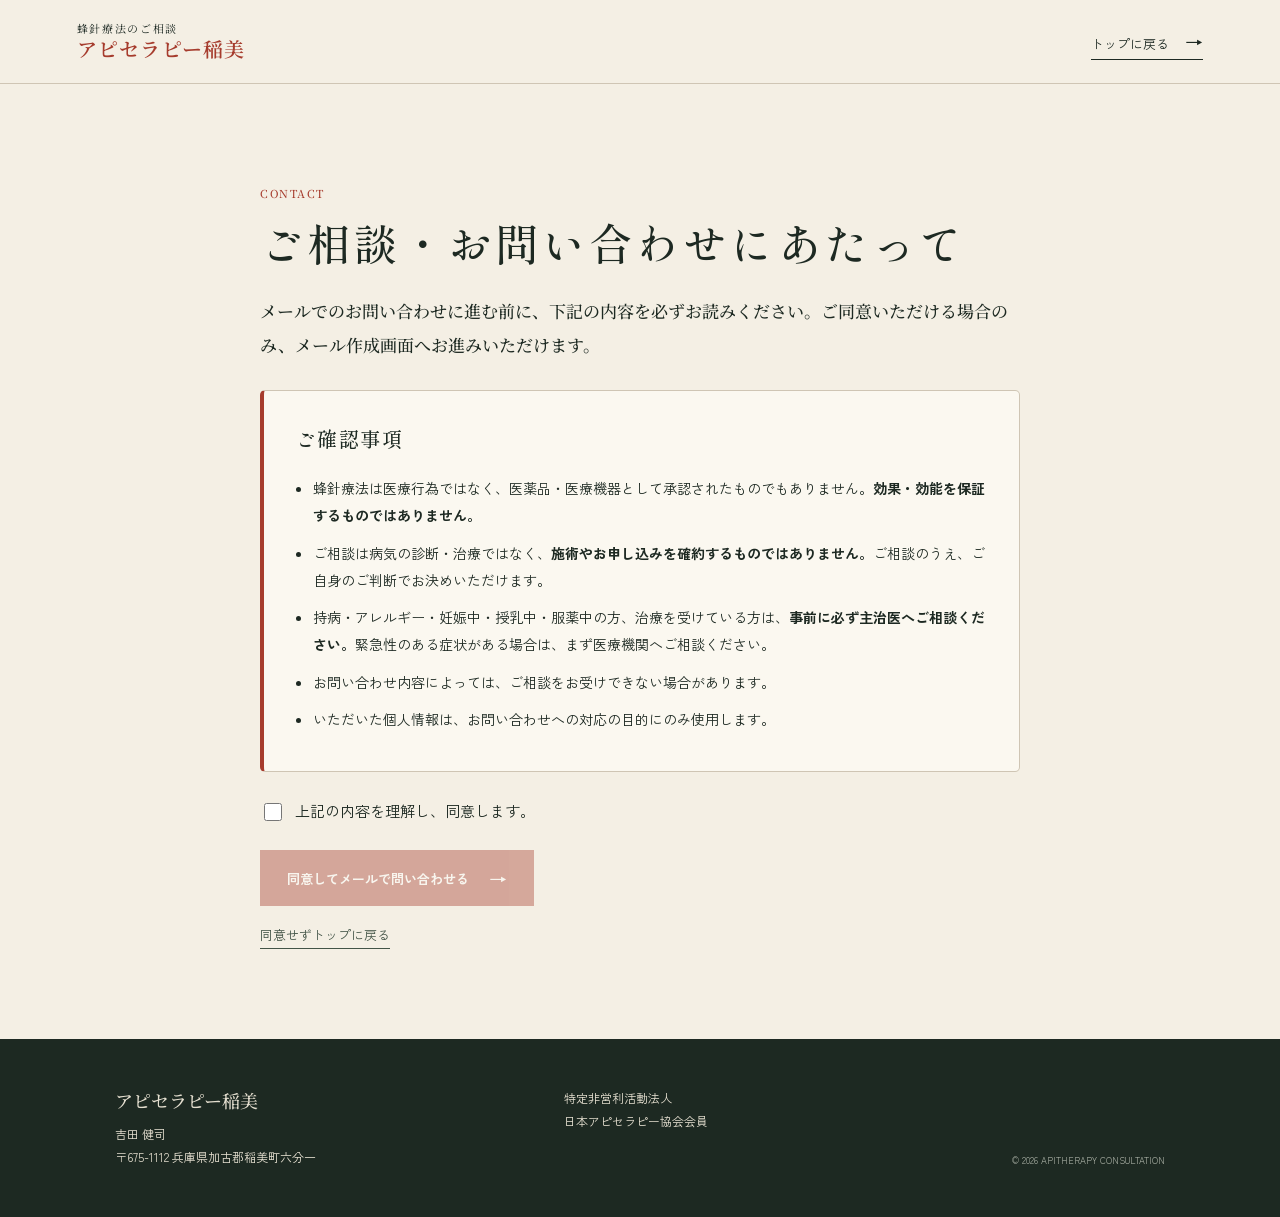
==== contact-disclaimer.html @ ac89bf23 "トップCTA「アピセラピー稲美に相談する」を免責同意経由のメール導線に変更 - contact-disclaimer.html を新設（免責→同意→メール作成を起動、noindex） - ヒーローCT" ====
<!doctype html>
<html lang="ja">
  <head>
    <meta charset="UTF-8" /><meta name="viewport" content="width=device-width, initial-scale=1.0" />
    <title>ご相談・お問い合わせにあたって｜アピセラピー稲美</title>
    <meta name="robots" content="noindex, nofollow" />
    <meta name="theme-color" content="#1d2922" />
    <link rel="icon" href="data:image/svg+xml,%3Csvg xmlns='http://www.w3.org/2000/svg' viewBox='0 0 100 100'%3E%3Ctext y='.9em' font-size='90'%3E%F0%9F%90%9D%3C/text%3E%3C/svg%3E" />
    <link rel="preconnect" href="https://fonts.googleapis.com" /><link rel="preconnect" href="https://fonts.gstatic.com" crossorigin />
    <link href="https://fonts.googleapis.com/css2?family=Noto+Serif+JP:wght@400;500;600;700&family=Shippori+Mincho:wght@400;500;600&family=Zen+Kaku+Gothic+New:wght@400;500;700&display=swap" rel="stylesheet" />
    <link rel="stylesheet" href="styles.css" />
  </head>
  <body>
    <header class="site-header"><a class="brand" href="index.html#top"><small>蜂針療法のご相談</small><b>アピセラピー稲美</b></a><a class="header-cta" href="index.html#top">トップに戻る <b>→</b></a></header>
    <main class="gate">
      <section class="gate-inner">
        <p class="kicker red">CONTACT</p>
        <h1>ご相談・お問い合わせにあたって</h1>
        <p class="gate-lead">メールでのお問い合わせに進む前に、下記の内容を必ずお読みください。ご同意いただける場合のみ、メール作成画面へお進みいただけます。</p>
        <div class="gate-box">
          <h2>ご確認事項</h2>
          <ul>
            <li>蜂針療法は医療行為ではなく、医薬品・医療機器として承認されたものでもありません。<b>効果・効能を保証するものではありません。</b></li>
            <li>ご相談は病気の診断・治療ではなく、<b>施術やお申し込みを確約するものではありません。</b>ご相談のうえ、ご自身のご判断でお決めいただけます。</li>
            <li>持病・アレルギー・妊娠中・授乳中・服薬中の方、治療を受けている方は、<b>事前に必ず主治医へご相談ください。</b>緊急性のある症状がある場合は、まず医療機関へご相談ください。</li>
            <li>お問い合わせ内容によっては、ご相談をお受けできない場合があります。</li>
            <li>いただいた個人情報は、お問い合わせへの対応の目的にのみ使用します。</li>
          </ul>
        </div>
        <label class="gate-check"><input type="checkbox" id="agree" /> <span>上記の内容を理解し、同意します。</span></label>
        <div class="gate-actions">
          <button type="button" class="button" id="proceed" disabled>同意してメールで問い合わせる <span>→</span></button>
          <a class="gate-back" href="index.html#top">同意せずトップに戻る</a>
        </div>
      </section>
    </main>
    <footer><div><strong>アピセラピー稲美</strong><p>吉田 健司<br />〒675-1112 兵庫県加古郡稲美町六分一</p></div><div>特定非営利活動法人<br />日本アピセラピー協会会員</div><small>© <span id="year"></span> APITHERAPY CONSULTATION</small></footer>
    <script>
      document.getElementById('year').textContent = new Date().getFullYear();
      var agree = document.getElementById('agree');
      var proceed = document.getElementById('proceed');
      agree.addEventListener('change', function () { proceed.disabled = !agree.checked; });
      proceed.addEventListener('click', function () {
        if (!agree.checked) return;
        var subject = encodeURIComponent('蜂針療法についての問い合わせ');
        location.href = 'mailto:jitianjiansi509@gmail.com?subject=' + subject;
      });
    </script>
  </body>
</html>
---- styles.css ----
:root{--ink:#1d2922;--tea:#435447;--paper:#f4efe4;--cream:#fbf8f0;--red:#a63c2d;--gold:#a9864b;--line:#cfc5b4}*{box-sizing:border-box}html{scroll-behavior:smooth}body{margin:0;color:var(--ink);background:var(--paper);font:15px/2 "Zen Kaku Gothic New",sans-serif}.site-header{position:sticky;top:0;z-index:50;height:84px;padding:0 clamp(22px,6vw,108px);display:flex;align-items:center;justify-content:space-between;border-bottom:1px solid var(--line);background:rgba(244,239,228,.96);backdrop-filter:blur(6px)}.brand{font:500 18px "Noto Serif JP";color:var(--ink);text-decoration:none}.brand b{font:600 20px/1.3 "Noto Serif JP";display:block;color:var(--red);letter-spacing:.06em}.brand small{font:11px/1.3 "Noto Serif JP";display:block;letter-spacing:.15em;color:var(--ink)}.header-cta{font-size:13px;color:var(--ink);text-decoration:none;border-bottom:1px solid var(--ink)}.header-cta b{font-size:18px;margin-left:12px}.hero{min-height:690px;position:relative;overflow:hidden;background:var(--ink);color:#fbf9ef;padding:clamp(80px,10vw,140px) clamp(25px,9vw,150px)}.hero:before{content:"";position:absolute;inset:0;opacity:.22;background-image:linear-gradient(30deg,#b8a775 12%,transparent 12.5%,transparent 87%,#b8a775 87.5%,#b8a775),linear-gradient(150deg,#b8a775 12%,transparent 12.5%,transparent 87%,#b8a775 87.5%,#b8a775);background-size:90px 156px;background-position:0 0,0 0}.hero-copy{max-width:700px;position:relative;z-index:2}.kicker{font:500 11px "Noto Serif JP";letter-spacing:.14em;color:#c9b176}.kicker.red{color:var(--red)}h1,h2,h3{font-family:"Shippori Mincho","Noto Serif JP",serif;font-weight:500;letter-spacing:.07em}h1{font-size:clamp(42px,5.2vw,74px);line-height:1.4;margin:21px 0}h1 em{font-style:normal;color:#e1c06c}.hero-copy>p:not(.kicker){font-size:15px;line-height:2.1}.button{display:inline-flex;justify-content:center;align-items:center;background:var(--red);color:#fff;text-decoration:none;padding:15px 27px;margin-top:26px;font-size:13px;font-weight:700}.button span{margin-left:20px;font-size:18px}.hero-primary{font-size:16px}.hero-primary span{font-size:21px}.hero-aside{position:absolute;z-index:2;right:8%;bottom:8%;display:flex;gap:22px;align-items:center}.hero-aside p{font:14px/1.9 "Noto Serif JP"}.bee-mark{height:90px;width:80px;background:#d6b85e;border-radius:50% 50% 47% 47%;position:relative;box-shadow:inset 14px 0 #20251c,inset 37px 0 #d6b85e,inset 48px 0 #20251c;transform:rotate(-20deg)}.bee-mark:before,.bee-mark:after{content:"";position:absolute;width:53px;height:31px;border-radius:90% 5% 90% 5%;background:rgba(242,242,218,.75);top:-28px}.bee-mark:before{left:5px;transform:rotate(-30deg)}.bee-mark:after{left:35px;transform:rotate(22deg)}.bee-mark i{position:absolute;width:11px;height:11px;background:#1e241d;border-radius:50%;left:8px;top:33px}.bee-mark i+i{top:20px;left:18px}.enso{position:absolute;right:7%;top:-180px;width:670px;height:670px;border:33px solid rgba(213,181,98,.5);border-left-color:transparent;border-radius:50%;transform:rotate(-32deg)}.hero-seal{position:absolute;z-index:3;right:8%;top:70px;width:88px;height:88px;display:grid;place-items:center;text-align:center;border-radius:50%;background:var(--red);color:#fff;font:18px/1.2 "Shippori Mincho";transform:rotate(11deg)}.hero-seal span{font-size:11px}.paper{background:var(--paper);background-image:radial-gradient(rgba(80,61,33,.09) .7px,transparent .7px);background-size:5px 5px}.opening{padding:clamp(90px,12vw,170px) clamp(28px,20vw,300px);display:grid;grid-template-columns:100px 1fr;gap:30px}.vertical{font:500 15px "Noto Serif JP";writing-mode:vertical-rl;letter-spacing:.3em;margin:0}.opening h2,.section-title h2{font-size:clamp(30px,3.5vw,51px);line-height:1.55;margin:15px 0 35px}.opening p:not(.kicker):not(.vertical){max-width:740px}.large-copy{font:500 18px/2.1 "Noto Serif JP"}.what,.safety{padding:clamp(75px,10vw,145px) clamp(25px,9vw,150px);display:grid;grid-template-columns:12% minmax(0,1fr) 28%;gap:35px}.section-no{font:40px "Shippori Mincho";color:var(--red);border-top:1px solid var(--red);padding-top:11px;width:65px}.what h2,.safety h2{font-size:clamp(34px,4vw,57px);margin:12px 0 25px}.lead{font:500 18px/2 "Noto Serif JP"}.what>div:nth-child(2),.safety>div:nth-child(2){max-width:690px}.what aside{border-left:1px solid var(--gold);padding:10px 0 10px 25px;height:max-content;margin-top:90px}.what aside p{font-size:11px;color:var(--red);letter-spacing:.1em}.what aside strong{font:500 20px/1.8 "Noto Serif JP"}.steps{padding:clamp(75px,10vw,140px) clamp(25px,9vw,150px);display:grid;grid-template-columns:43% 1fr;gap:8vw}.section-title>p:not(.kicker){max-width:450px}.step-list{border-top:1px solid var(--ink)}.step-list article{padding:23px 0;border-bottom:1px solid var(--line);display:grid;grid-template-columns:52px 1fr;column-gap:17px}.step-list span{grid-row:span 2;color:var(--red);font:19px "Shippori Mincho"}.step-list h3{font-size:22px;margin:0;font-family:"Noto Serif JP",serif}.step-list p{font-size:13px;line-height:1.9;margin:8px 0 0}.safety{background:#34463a;color:#f8f5eb}.safety .kicker{color:#ddc475}.safety .section-no{color:#e7c76d;border-color:#e7c76d}.safety-box{align-self:center;background:#f5ecda;color:var(--ink);padding:30px}.safety-box p{font:500 17px "Noto Serif JP";margin-top:0}.safety-box ul{padding-left:1.1em;font-size:13px;line-height:1.9}.safety-box small{font-size:10px;color:#665d4b}.flow{padding:clamp(75px,10vw,140px) clamp(25px,9vw,150px);display:grid;grid-template-columns:35% 1fr;gap:8vw}.flow ol{list-style:none;margin:0;padding:0;border-top:1px solid var(--ink);counter-reset:flow}.flow li{display:grid;grid-template-columns:50px 180px 1fr;align-items:center;min-height:83px;border-bottom:1px solid var(--line);counter-increment:flow}.flow li:before{content:"0" counter(flow);color:var(--red);font:18px "Shippori Mincho"}.flow li b{font:500 17px "Noto Serif JP"}.flow li span{font-size:13px}.contact{background:var(--gold);padding:clamp(75px,10vw,140px) clamp(25px,9vw,150px);display:grid;grid-template-columns:1fr 420px;gap:8vw}.contact .kicker{color:#5f3825}.contact h2{font-size:clamp(32px,4vw,55px);line-height:1.5;margin:14px 0}.contact-card{background:#f9f5ea;padding:38px}.contact-card>p{font:500 18px "Noto Serif JP";margin:0}.contact-card .button{width:100%}.line-link{display:block;text-align:center;color:var(--ink);border:1px solid var(--ink);margin-top:10px;padding:14px;text-decoration:none;font-size:13px;font-weight:700}.line-link span{margin-left:20px}.contact-card small{font-size:10px;line-height:1.6;display:block;margin-top:17px;color:#655b4b}footer{background:var(--ink);color:#e5dfd0;padding:48px clamp(25px,9vw,150px);display:grid;grid-template-columns:1fr 1fr auto;gap:30px;font-size:12px;line-height:1.9}footer strong{font:500 18px "Noto Serif JP"}footer p{margin:8px 0 0}footer small{font-size:9px;align-self:end;color:#aeb4a9}.members-link{background:#5d321d;color:#faf5e9;padding:clamp(60px,8vw,100px) clamp(25px,9vw,150px);text-align:center}.members-link .kicker{color:#e5c876}.members-link h2{font-size:clamp(26px,3vw,40px);margin:12px 0 18px}.members-link p{max-width:640px;margin:0 auto 8px;font-size:15px;line-height:2;color:#eee2ce}.members-link .button{margin-top:24px}.gate{padding:clamp(50px,8vw,90px) clamp(22px,9vw,150px);background:var(--paper)}.gate-inner{max-width:760px;margin:0 auto}.gate-inner h1{font-size:clamp(28px,3.4vw,44px);margin:12px 0 20px}.gate-lead{font:500 17px/2 "Noto Serif JP";margin-bottom:28px}.gate-box{background:var(--cream);border:1px solid var(--line);border-left:4px solid var(--red);border-radius:5px;padding:28px 32px}.gate-box h2{font-size:20px;margin:0 0 16px}.gate-box ul{margin:0;padding-left:1.2em;font-size:14px;line-height:1.95}.gate-box li{margin-bottom:10px}.gate-check{display:flex;align-items:flex-start;gap:10px;margin:26px 0;font-size:15px;line-height:1.7;cursor:pointer}.gate-check input{margin-top:5px;width:18px;height:18px;flex:none}.gate-actions{display:flex;flex-direction:column;align-items:flex-start;gap:16px}.gate-actions .button{margin-top:0;border:0;cursor:pointer;font-family:inherit}.gate-actions .button:disabled{opacity:.4;cursor:not-allowed}.gate-back{color:var(--tea);font-size:13px;text-decoration:none;border-bottom:1px solid var(--tea)}.symptoms{padding:clamp(50px,8vw,90px) clamp(22px,9vw,150px);background:var(--paper)}.symptoms-inner{max-width:820px;margin:0 auto}.symptoms-inner h1{font-size:clamp(28px,3.4vw,44px);margin:12px 0 20px}.symptoms-note{background:var(--cream);border:1px solid var(--line);border-radius:5px;padding:20px 24px;font-size:14px!important;line-height:1.95!important;color:#3d4b40;margin-bottom:30px}.symptoms-list{margin:0;padding:0;list-style:none;counter-reset:sym;display:grid;grid-template-columns:repeat(auto-fill,minmax(230px,1fr));gap:10px 22px}.symptoms-list li{counter-increment:sym;position:relative;padding:12px 10px 12px 44px;border-bottom:1px solid var(--line);font-size:15px}.symptoms-list li:before{content:counter(sym);position:absolute;left:6px;top:12px;min-width:26px;color:var(--red);font:600 15px "Shippori Mincho"}.symptoms-foot{margin-top:32px;font-size:15px;line-height:2}.symptoms-foot a{color:var(--red)}.symptoms .gate-back{display:inline-block;margin-top:24px}.faq{padding:clamp(75px,10vw,140px) clamp(25px,9vw,150px)}.faq .section-title>p:not(.kicker){margin-top:14px}.faq-list{max-width:840px;margin:38px 0 0}.faq-list details{background:var(--cream);border:1px solid var(--line);border-radius:5px;margin-bottom:14px;overflow:hidden}.faq-list summary{position:relative;list-style:none;cursor:pointer;padding:22px 54px 22px 62px;font:600 19px/1.6 "Noto Serif JP";color:var(--ink)}.faq-list summary::-webkit-details-marker{display:none}.faq-list summary:before{content:"Q";position:absolute;left:28px;top:22px;color:var(--red);font:700 19px "Shippori Mincho"}.faq-list summary:after{content:"+";position:absolute;right:24px;top:50%;transform:translateY(-50%);color:var(--gold);font:400 26px/1 "Shippori Mincho"}.faq-list details[open] summary:after{content:"−"}.faq-list details p{position:relative;margin:0 28px;padding:16px 0 24px 34px;border-top:1px solid var(--line);font-size:15px!important;line-height:1.95!important;color:#3d4b40}.faq-list details p:before{content:"A";position:absolute;left:0;top:16px;color:var(--gold);font:700 17px "Shippori Mincho"}.voice{padding:clamp(75px,10vw,140px) clamp(25px,9vw,150px)}.voice-card{max-width:760px;margin:36px 0 0;background:var(--cream);border:1px solid var(--line);border-left:4px solid var(--gold);border-radius:5px;padding:34px 40px}.voice-card blockquote{margin:0}.voice-card blockquote p{margin:0;font:500 18px/2 "Noto Serif JP";color:var(--ink)}.voice-card figcaption{margin-top:18px;text-align:right;font-size:13px;color:var(--tea)}.voice-note{max-width:760px;margin:16px 0 0;font-size:12px!important;line-height:1.7!important;color:#7a7263}.photo{margin:0;width:100%;height:clamp(220px,34vw,430px);overflow:hidden;position:relative}.photo img{width:100%;height:100%;object-fit:cover;display:block;filter:saturate(.82) contrast(.97)}.photo:after{content:"";position:absolute;inset:0;background:linear-gradient(180deg,rgba(29,41,34,.1),rgba(29,41,34,.3));pointer-events:none}@media(max-width:760px){.faq{padding-top:68px;padding-bottom:68px}.faq-list{margin-top:26px}.faq-list summary{font-size:17px;line-height:1.6;padding:18px 46px 18px 50px}.faq-list summary:before{left:20px;top:18px;font-size:17px}.faq-list summary:after{right:18px}.faq-list details p{margin:0 20px;padding-left:30px;font-size:15px!important}.voice{padding-top:68px;padding-bottom:68px}.voice-card{margin-top:26px;padding:26px 22px}.voice-card blockquote p{font-size:16px!important;line-height:1.95!important}.site-header{height:70px}.hero{min-height:650px}.hero-aside{right:25px;bottom:25px}.hero-aside p{font-size:12px}.hero-seal{right:25px;top:30px;width:74px;height:74px;font-size:15px}.enso{width:430px;height:430px;right:-140px;top:220px;border-width:24px}.opening,.what,.safety,.steps,.flow,.contact{grid-template-columns:1fr;gap:25px}.opening{padding-left:25px;padding-right:25px}.vertical{writing-mode:initial}.what aside{margin-top:10px}.safety-box{margin-top:15px}.flow li{grid-template-columns:44px 1fr;gap:5px;padding:15px 0}.flow li span{grid-column:2}.contact{gap:25px}.contact-card{padding:27px 22px}footer{grid-template-columns:1fr;gap:12px}footer small{align-self:auto}}@media(min-width:761px) and (max-width:1100px){.opening,.what,.possibility,.characteristics,.steps,.safety,.flow,.contact{grid-template-columns:1fr!important;gap:26px!important;padding-left:clamp(34px,6vw,90px)!important;padding-right:clamp(34px,6vw,90px)!important}.what>div:nth-child(2),.safety>div:nth-child(2),.possibility-copy{max-width:none}.what aside.promise{margin-top:6px!important}.consult-gain,.safety-box{align-self:start}.contact-card{width:auto;max-width:520px}.members-link,.symptoms,.gate{padding-left:clamp(34px,6vw,90px)!important;padding-right:clamp(34px,6vw,90px)!important}}
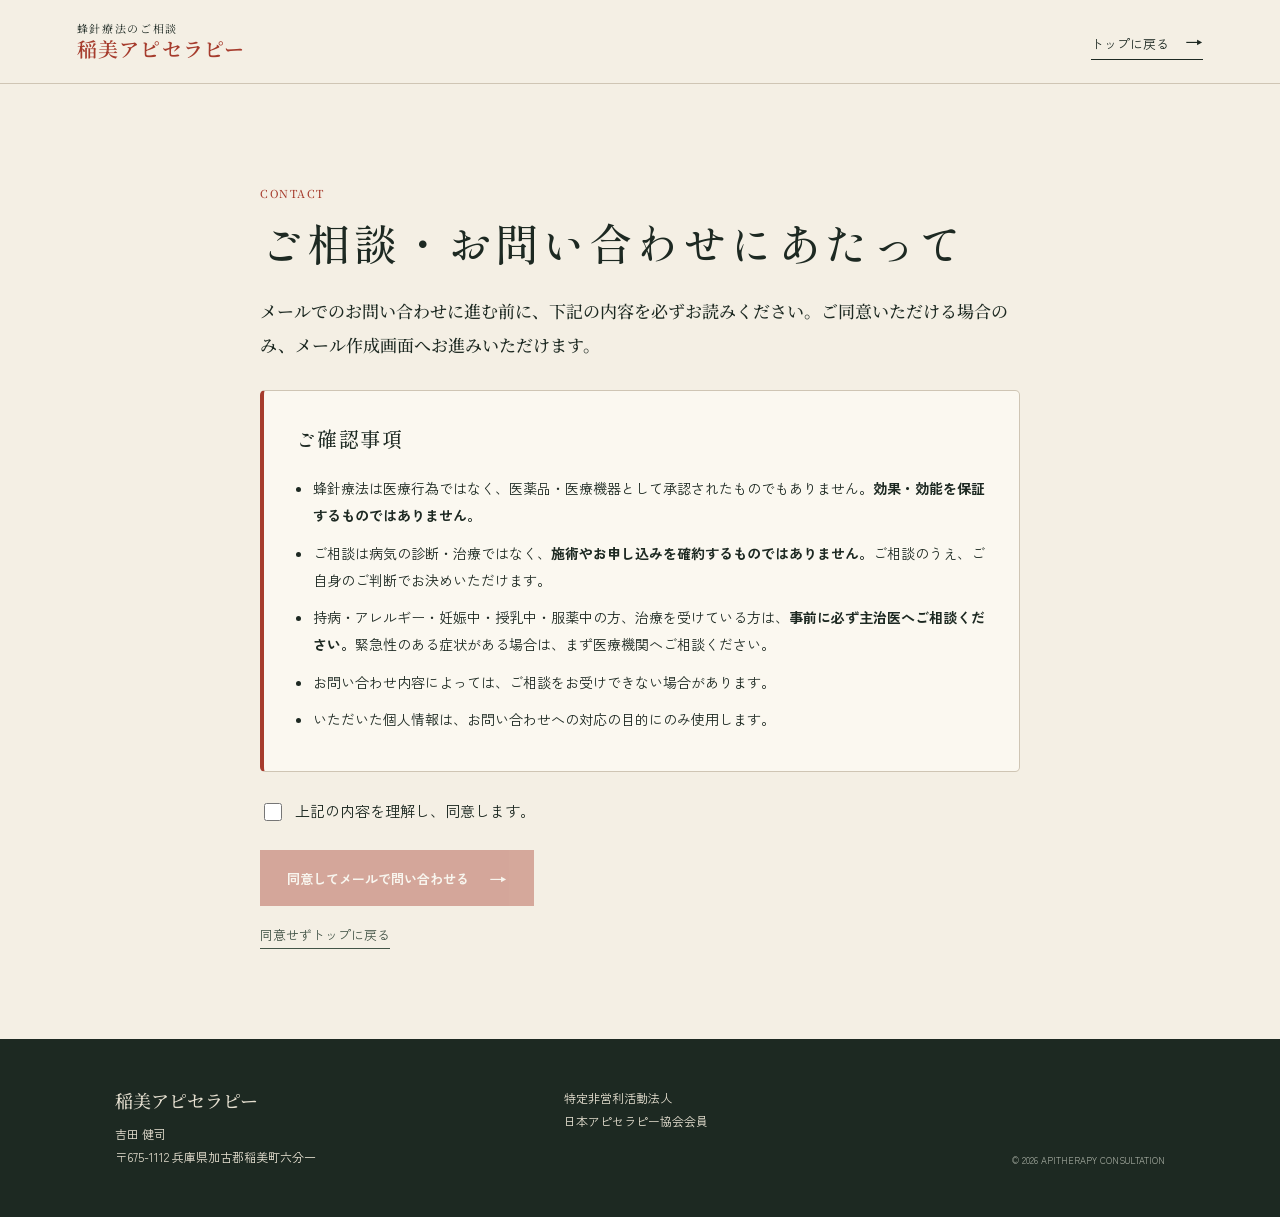
==== commit d4e63bf6: "サイト名を「アピセラピー稲美」→「稲美アピセラピー」に全ページ変更 Co-Authored-By: Claude Opus 4.8 <noreply@anthropic.com>" ====
--- a/contact-disclaimer.html
+++ b/contact-disclaimer.html
@@ -2,7 +2,7 @@
 <html lang="ja">
   <head>
     <meta charset="UTF-8" /><meta name="viewport" content="width=device-width, initial-scale=1.0" />
-    <title>ご相談・お問い合わせにあたって｜アピセラピー稲美</title>
+    <title>ご相談・お問い合わせにあたって｜稲美アピセラピー</title>
     <meta name="robots" content="noindex, nofollow" />
     <meta name="theme-color" content="#1d2922" />
     <link rel="icon" href="data:image/svg+xml,%3Csvg xmlns='http://www.w3.org/2000/svg' viewBox='0 0 100 100'%3E%3Ctext y='.9em' font-size='90'%3E%F0%9F%90%9D%3C/text%3E%3C/svg%3E" />
@@ -11,7 +11,7 @@
     <link rel="stylesheet" href="styles.css" />
   </head>
   <body>
-    <header class="site-header"><a class="brand" href="index.html#top"><small>蜂針療法のご相談</small><b>アピセラピー稲美</b></a><a class="header-cta" href="index.html#top">トップに戻る <b>→</b></a></header>
+    <header class="site-header"><a class="brand" href="index.html#top"><small>蜂針療法のご相談</small><b>稲美アピセラピー</b></a><a class="header-cta" href="index.html#top">トップに戻る <b>→</b></a></header>
     <main class="gate">
       <section class="gate-inner">
         <p class="kicker red">CONTACT</p>
@@ -34,7 +34,7 @@
         </div>
       </section>
     </main>
-    <footer><div><strong>アピセラピー稲美</strong><p>吉田 健司<br />〒675-1112 兵庫県加古郡稲美町六分一</p></div><div>特定非営利活動法人<br />日本アピセラピー協会会員</div><small>© <span id="year"></span> APITHERAPY CONSULTATION</small></footer>
+    <footer><div><strong>稲美アピセラピー</strong><p>吉田 健司<br />〒675-1112 兵庫県加古郡稲美町六分一</p></div><div>特定非営利活動法人<br />日本アピセラピー協会会員</div><small>© <span id="year"></span> APITHERAPY CONSULTATION</small></footer>
     <script>
       document.getElementById('year').textContent = new Date().getFullYear();
       var agree = document.getElementById('agree');
--- a/styles.css
+++ b/styles.css
@@ -1 +1 @@
-:root{--ink:#1d2922;--tea:#435447;--paper:#f4efe4;--cream:#fbf8f0;--red:#a63c2d;--gold:#a9864b;--line:#cfc5b4}*{box-sizing:border-box}html{scroll-behavior:smooth}body{margin:0;color:var(--ink);background:var(--paper);font:15px/2 "Zen Kaku Gothic New",sans-serif}.site-header{position:sticky;top:0;z-index:50;height:84px;padding:0 clamp(22px,6vw,108px);display:flex;align-items:center;justify-content:space-between;border-bottom:1px solid var(--line);background:rgba(244,239,228,.96);backdrop-filter:blur(6px)}.brand{font:500 18px "Noto Serif JP";color:var(--ink);text-decoration:none}.brand b{font:600 20px/1.3 "Noto Serif JP";display:block;color:var(--red);letter-spacing:.06em}.brand small{font:11px/1.3 "Noto Serif JP";display:block;letter-spacing:.15em;color:var(--ink)}.header-cta{font-size:13px;color:var(--ink);text-decoration:none;border-bottom:1px solid var(--ink)}.header-cta b{font-size:18px;margin-left:12px}.hero{min-height:690px;position:relative;overflow:hidden;background:var(--ink);color:#fbf9ef;padding:clamp(80px,10vw,140px) clamp(25px,9vw,150px)}.hero:before{content:"";position:absolute;inset:0;opacity:.22;background-image:linear-gradient(30deg,#b8a775 12%,transparent 12.5%,transparent 87%,#b8a775 87.5%,#b8a775),linear-gradient(150deg,#b8a775 12%,transparent 12.5%,transparent 87%,#b8a775 87.5%,#b8a775);background-size:90px 156px;background-position:0 0,0 0}.hero-copy{max-width:700px;position:relative;z-index:2}.kicker{font:500 11px "Noto Serif JP";letter-spacing:.14em;color:#c9b176}.kicker.red{color:var(--red)}h1,h2,h3{font-family:"Shippori Mincho","Noto Serif JP",serif;font-weight:500;letter-spacing:.07em}h1{font-size:clamp(42px,5.2vw,74px);line-height:1.4;margin:21px 0}h1 em{font-style:normal;color:#e1c06c}.hero-copy>p:not(.kicker){font-size:15px;line-height:2.1}.button{display:inline-flex;justify-content:center;align-items:center;background:var(--red);color:#fff;text-decoration:none;padding:15px 27px;margin-top:26px;font-size:13px;font-weight:700}.button span{margin-left:20px;font-size:18px}.hero-primary{font-size:16px}.hero-primary span{font-size:21px}.hero-aside{position:absolute;z-index:2;right:8%;bottom:8%;display:flex;gap:22px;align-items:center}.hero-aside p{font:14px/1.9 "Noto Serif JP"}.bee-mark{height:90px;width:80px;background:#d6b85e;border-radius:50% 50% 47% 47%;position:relative;box-shadow:inset 14px 0 #20251c,inset 37px 0 #d6b85e,inset 48px 0 #20251c;transform:rotate(-20deg)}.bee-mark:before,.bee-mark:after{content:"";position:absolute;width:53px;height:31px;border-radius:90% 5% 90% 5%;background:rgba(242,242,218,.75);top:-28px}.bee-mark:before{left:5px;transform:rotate(-30deg)}.bee-mark:after{left:35px;transform:rotate(22deg)}.bee-mark i{position:absolute;width:11px;height:11px;background:#1e241d;border-radius:50%;left:8px;top:33px}.bee-mark i+i{top:20px;left:18px}.enso{position:absolute;right:7%;top:-180px;width:670px;height:670px;border:33px solid rgba(213,181,98,.5);border-left-color:transparent;border-radius:50%;transform:rotate(-32deg)}.hero-seal{position:absolute;z-index:3;right:8%;top:70px;width:88px;height:88px;display:grid;place-items:center;text-align:center;border-radius:50%;background:var(--red);color:#fff;font:18px/1.2 "Shippori Mincho";transform:rotate(11deg)}.hero-seal span{font-size:11px}.paper{background:var(--paper);background-image:radial-gradient(rgba(80,61,33,.09) .7px,transparent .7px);background-size:5px 5px}.opening{padding:clamp(90px,12vw,170px) clamp(28px,20vw,300px);display:grid;grid-template-columns:100px 1fr;gap:30px}.vertical{font:500 15px "Noto Serif JP";writing-mode:vertical-rl;letter-spacing:.3em;margin:0}.opening h2,.section-title h2{font-size:clamp(30px,3.5vw,51px);line-height:1.55;margin:15px 0 35px}.opening p:not(.kicker):not(.vertical){max-width:740px}.large-copy{font:500 18px/2.1 "Noto Serif JP"}.what,.safety{padding:clamp(75px,10vw,145px) clamp(25px,9vw,150px);display:grid;grid-template-columns:12% minmax(0,1fr) 28%;gap:35px}.section-no{font:40px "Shippori Mincho";color:var(--red);border-top:1px solid var(--red);padding-top:11px;width:65px}.what h2,.safety h2{font-size:clamp(34px,4vw,57px);margin:12px 0 25px}.lead{font:500 18px/2 "Noto Serif JP"}.what>div:nth-child(2),.safety>div:nth-child(2){max-width:690px}.what aside{border-left:1px solid var(--gold);padding:10px 0 10px 25px;height:max-content;margin-top:90px}.what aside p{font-size:11px;color:var(--red);letter-spacing:.1em}.what aside strong{font:500 20px/1.8 "Noto Serif JP"}.steps{padding:clamp(75px,10vw,140px) clamp(25px,9vw,150px);display:grid;grid-template-columns:43% 1fr;gap:8vw}.section-title>p:not(.kicker){max-width:450px}.step-list{border-top:1px solid var(--ink)}.step-list article{padding:23px 0;border-bottom:1px solid var(--line);display:grid;grid-template-columns:52px 1fr;column-gap:17px}.step-list span{grid-row:span 2;color:var(--red);font:19px "Shippori Mincho"}.step-list h3{font-size:22px;margin:0;font-family:"Noto Serif JP",serif}.step-list p{font-size:13px;line-height:1.9;margin:8px 0 0}.safety{background:#34463a;color:#f8f5eb}.safety .kicker{color:#ddc475}.safety .section-no{color:#e7c76d;border-color:#e7c76d}.safety-box{align-self:center;background:#f5ecda;color:var(--ink);padding:30px}.safety-box p{font:500 17px "Noto Serif JP";margin-top:0}.safety-box ul{padding-left:1.1em;font-size:13px;line-height:1.9}.safety-box small{font-size:10px;color:#665d4b}.flow{padding:clamp(75px,10vw,140px) clamp(25px,9vw,150px);display:grid;grid-template-columns:35% 1fr;gap:8vw}.flow ol{list-style:none;margin:0;padding:0;border-top:1px solid var(--ink);counter-reset:flow}.flow li{display:grid;grid-template-columns:50px 180px 1fr;align-items:center;min-height:83px;border-bottom:1px solid var(--line);counter-increment:flow}.flow li:before{content:"0" counter(flow);color:var(--red);font:18px "Shippori Mincho"}.flow li b{font:500 17px "Noto Serif JP"}.flow li span{font-size:13px}.contact{background:var(--gold);padding:clamp(75px,10vw,140px) clamp(25px,9vw,150px);display:grid;grid-template-columns:1fr 420px;gap:8vw}.contact .kicker{color:#5f3825}.contact h2{font-size:clamp(32px,4vw,55px);line-height:1.5;margin:14px 0}.contact-card{background:#f9f5ea;padding:38px}.contact-card>p{font:500 18px "Noto Serif JP";margin:0}.contact-card .button{width:100%}.line-link{display:block;text-align:center;color:var(--ink);border:1px solid var(--ink);margin-top:10px;padding:14px;text-decoration:none;font-size:13px;font-weight:700}.line-link span{margin-left:20px}.contact-card small{font-size:10px;line-height:1.6;display:block;margin-top:17px;color:#655b4b}footer{background:var(--ink);color:#e5dfd0;padding:48px clamp(25px,9vw,150px);display:grid;grid-template-columns:1fr 1fr auto;gap:30px;font-size:12px;line-height:1.9}footer strong{font:500 18px "Noto Serif JP"}footer p{margin:8px 0 0}footer small{font-size:9px;align-self:end;color:#aeb4a9}.members-link{background:#5d321d;color:#faf5e9;padding:clamp(60px,8vw,100px) clamp(25px,9vw,150px);text-align:center}.members-link .kicker{color:#e5c876}.members-link h2{font-size:clamp(26px,3vw,40px);margin:12px 0 18px}.members-link p{max-width:640px;margin:0 auto 8px;font-size:15px;line-height:2;color:#eee2ce}.members-link .button{margin-top:24px}.gate{padding:clamp(50px,8vw,90px) clamp(22px,9vw,150px);background:var(--paper)}.gate-inner{max-width:760px;margin:0 auto}.gate-inner h1{font-size:clamp(28px,3.4vw,44px);margin:12px 0 20px}.gate-lead{font:500 17px/2 "Noto Serif JP";margin-bottom:28px}.gate-box{background:var(--cream);border:1px solid var(--line);border-left:4px solid var(--red);border-radius:5px;padding:28px 32px}.gate-box h2{font-size:20px;margin:0 0 16px}.gate-box ul{margin:0;padding-left:1.2em;font-size:14px;line-height:1.95}.gate-box li{margin-bottom:10px}.gate-check{display:flex;align-items:flex-start;gap:10px;margin:26px 0;font-size:15px;line-height:1.7;cursor:pointer}.gate-check input{margin-top:5px;width:18px;height:18px;flex:none}.gate-actions{display:flex;flex-direction:column;align-items:flex-start;gap:16px}.gate-actions .button{margin-top:0;border:0;cursor:pointer;font-family:inherit}.gate-actions .button:disabled{opacity:.4;cursor:not-allowed}.gate-back{color:var(--tea);font-size:13px;text-decoration:none;border-bottom:1px solid var(--tea)}.symptoms{padding:clamp(50px,8vw,90px) clamp(22px,9vw,150px);background:var(--paper)}.symptoms-inner{max-width:820px;margin:0 auto}.symptoms-inner h1{font-size:clamp(28px,3.4vw,44px);margin:12px 0 20px}.symptoms-note{background:var(--cream);border:1px solid var(--line);border-radius:5px;padding:20px 24px;font-size:14px!important;line-height:1.95!important;color:#3d4b40;margin-bottom:30px}.symptoms-list{margin:0;padding:0;list-style:none;counter-reset:sym;display:grid;grid-template-columns:repeat(auto-fill,minmax(230px,1fr));gap:10px 22px}.symptoms-list li{counter-increment:sym;position:relative;padding:12px 10px 12px 44px;border-bottom:1px solid var(--line);font-size:15px}.symptoms-list li:before{content:counter(sym);position:absolute;left:6px;top:12px;min-width:26px;color:var(--red);font:600 15px "Shippori Mincho"}.symptoms-foot{margin-top:32px;font-size:15px;line-height:2}.symptoms-foot a{color:var(--red)}.symptoms .gate-back{display:inline-block;margin-top:24px}.faq{padding:clamp(75px,10vw,140px) clamp(25px,9vw,150px)}.faq .section-title>p:not(.kicker){margin-top:14px}.faq-list{max-width:840px;margin:38px 0 0}.faq-list details{background:var(--cream);border:1px solid var(--line);border-radius:5px;margin-bottom:14px;overflow:hidden}.faq-list summary{position:relative;list-style:none;cursor:pointer;padding:22px 54px 22px 62px;font:600 19px/1.6 "Noto Serif JP";color:var(--ink)}.faq-list summary::-webkit-details-marker{display:none}.faq-list summary:before{content:"Q";position:absolute;left:28px;top:22px;color:var(--red);font:700 19px "Shippori Mincho"}.faq-list summary:after{content:"+";position:absolute;right:24px;top:50%;transform:translateY(-50%);color:var(--gold);font:400 26px/1 "Shippori Mincho"}.faq-list details[open] summary:after{content:"−"}.faq-list details p{position:relative;margin:0 28px;padding:16px 0 24px 34px;border-top:1px solid var(--line);font-size:15px!important;line-height:1.95!important;color:#3d4b40}.faq-list details p:before{content:"A";position:absolute;left:0;top:16px;color:var(--gold);font:700 17px "Shippori Mincho"}.voice{padding:clamp(75px,10vw,140px) clamp(25px,9vw,150px)}.voice-card{max-width:760px;margin:36px 0 0;background:var(--cream);border:1px solid var(--line);border-left:4px solid var(--gold);border-radius:5px;padding:34px 40px}.voice-card blockquote{margin:0}.voice-card blockquote p{margin:0;font:500 18px/2 "Noto Serif JP";color:var(--ink)}.voice-card figcaption{margin-top:18px;text-align:right;font-size:13px;color:var(--tea)}.voice-note{max-width:760px;margin:16px 0 0;font-size:12px!important;line-height:1.7!important;color:#7a7263}.photo{margin:0;width:100%;height:clamp(220px,34vw,430px);overflow:hidden;position:relative}.photo img{width:100%;height:100%;object-fit:cover;display:block;filter:saturate(.82) contrast(.97)}.photo:after{content:"";position:absolute;inset:0;background:linear-gradient(180deg,rgba(29,41,34,.1),rgba(29,41,34,.3));pointer-events:none}@media(max-width:760px){.faq{padding-top:68px;padding-bottom:68px}.faq-list{margin-top:26px}.faq-list summary{font-size:17px;line-height:1.6;padding:18px 46px 18px 50px}.faq-list summary:before{left:20px;top:18px;font-size:17px}.faq-list summary:after{right:18px}.faq-list details p{margin:0 20px;padding-left:30px;font-size:15px!important}.voice{padding-top:68px;padding-bottom:68px}.voice-card{margin-top:26px;padding:26px 22px}.voice-card blockquote p{font-size:16px!important;line-height:1.95!important}.site-header{height:70px}.hero{min-height:650px}.hero-aside{right:25px;bottom:25px}.hero-aside p{font-size:12px}.hero-seal{right:25px;top:30px;width:74px;height:74px;font-size:15px}.enso{width:430px;height:430px;right:-140px;top:220px;border-width:24px}.opening,.what,.safety,.steps,.flow,.contact{grid-template-columns:1fr;gap:25px}.opening{padding-left:25px;padding-right:25px}.vertical{writing-mode:initial}.what aside{margin-top:10px}.safety-box{margin-top:15px}.flow li{grid-template-columns:44px 1fr;gap:5px;padding:15px 0}.flow li span{grid-column:2}.contact{gap:25px}.contact-card{padding:27px 22px}footer{grid-template-columns:1fr;gap:12px}footer small{align-self:auto}}@media(min-width:761px) and (max-width:1100px){.opening,.what,.possibility,.characteristics,.steps,.safety,.flow,.contact{grid-template-columns:1fr!important;gap:26px!important;padding-left:clamp(34px,6vw,90px)!important;padding-right:clamp(34px,6vw,90px)!important}.what>div:nth-child(2),.safety>div:nth-child(2),.possibility-copy{max-width:none}.what aside.promise{margin-top:6px!important}.consult-gain,.safety-box{align-self:start}.contact-card{width:auto;max-width:520px}.members-link,.symptoms,.gate{padding-left:clamp(34px,6vw,90px)!important;padding-right:clamp(34px,6vw,90px)!important}}
+:root{--ink:#1d2922;--tea:#435447;--paper:#f4efe4;--cream:#fbf8f0;--red:#a63c2d;--gold:#a9864b;--line:#cfc5b4}*{box-sizing:border-box}html{scroll-behavior:smooth}body{margin:0;color:var(--ink);background:var(--paper);font:15px/2 "Zen Kaku Gothic New",sans-serif}.site-header{position:sticky;top:0;z-index:50;height:84px;padding:0 clamp(22px,6vw,108px);display:flex;align-items:center;justify-content:space-between;border-bottom:1px solid var(--line);background:rgba(244,239,228,.96);backdrop-filter:blur(6px)}.brand{font:500 18px "Noto Serif JP";color:var(--ink);text-decoration:none}.brand b{font:600 20px/1.3 "Noto Serif JP";display:block;color:var(--red);letter-spacing:.06em}.brand small{font:11px/1.3 "Noto Serif JP";display:block;letter-spacing:.15em;color:var(--ink)}.header-cta{font-size:13px;color:var(--ink);text-decoration:none;border-bottom:1px solid var(--ink)}.header-cta b{font-size:18px;margin-left:12px}.hero{min-height:690px;position:relative;overflow:hidden;background:var(--ink);color:#fbf9ef;padding:clamp(80px,10vw,140px) clamp(25px,9vw,150px)}.hero:before{content:"";position:absolute;inset:0;opacity:.22;background-image:linear-gradient(30deg,#b8a775 12%,transparent 12.5%,transparent 87%,#b8a775 87.5%,#b8a775),linear-gradient(150deg,#b8a775 12%,transparent 12.5%,transparent 87%,#b8a775 87.5%,#b8a775);background-size:90px 156px;background-position:0 0,0 0}.hero-copy{max-width:700px;position:relative;z-index:2}.kicker{font:500 11px "Noto Serif JP";letter-spacing:.14em;color:#c9b176}.kicker.red{color:var(--red)}h1,h2,h3{font-family:"Shippori Mincho","Noto Serif JP",serif;font-weight:500;letter-spacing:.07em}h1{font-size:clamp(42px,5.2vw,74px);line-height:1.4;margin:21px 0}h1 em{font-style:normal;color:#e1c06c}.hero-copy>p:not(.kicker){font-size:15px;line-height:2.1}.button{display:inline-flex;justify-content:center;align-items:center;background:var(--red);color:#fff;text-decoration:none;padding:15px 27px;margin-top:26px;font-size:13px;font-weight:700}.button span{margin-left:20px;font-size:18px}.hero-primary{font-size:16px}.hero-primary span{font-size:21px}.hero-aside{position:absolute;z-index:2;right:8%;bottom:8%;display:flex;gap:22px;align-items:center}.hero-aside p{font:14px/1.9 "Noto Serif JP"}.bee-mark{height:90px;width:80px;background:#d6b85e;border-radius:50% 50% 47% 47%;position:relative;box-shadow:inset 14px 0 #20251c,inset 37px 0 #d6b85e,inset 48px 0 #20251c;transform:rotate(-20deg)}.bee-mark:before,.bee-mark:after{content:"";position:absolute;width:53px;height:31px;border-radius:90% 5% 90% 5%;background:rgba(242,242,218,.75);top:-28px}.bee-mark:before{left:5px;transform:rotate(-30deg)}.bee-mark:after{left:35px;transform:rotate(22deg)}.bee-mark i{position:absolute;width:11px;height:11px;background:#1e241d;border-radius:50%;left:8px;top:33px}.bee-mark i+i{top:20px;left:18px}.enso{position:absolute;right:7%;top:-180px;width:670px;height:670px;border:33px solid rgba(213,181,98,.5);border-left-color:transparent;border-radius:50%;transform:rotate(-32deg)}.hero-seal{position:absolute;z-index:3;right:8%;top:70px;width:88px;height:88px;display:grid;place-items:center;text-align:center;border-radius:50%;background:var(--red);color:#fff;font:18px/1.2 "Shippori Mincho";transform:rotate(11deg)}.hero-seal span{font-size:11px}.paper{background:var(--paper);background-image:radial-gradient(rgba(80,61,33,.09) .7px,transparent .7px);background-size:5px 5px}.opening{padding:clamp(90px,12vw,170px) clamp(28px,20vw,300px);display:grid;grid-template-columns:100px 1fr;gap:30px}.vertical{font:500 15px "Noto Serif JP";writing-mode:vertical-rl;letter-spacing:.3em;margin:0}.opening h2,.section-title h2{font-size:clamp(30px,3.5vw,51px);line-height:1.55;margin:15px 0 35px}.opening p:not(.kicker):not(.vertical){max-width:740px}.large-copy{font:500 18px/2.1 "Noto Serif JP"}.what,.safety{padding:clamp(75px,10vw,145px) clamp(25px,9vw,150px);display:grid;grid-template-columns:12% minmax(0,1fr) 28%;gap:35px}.section-no{font:40px "Shippori Mincho";color:var(--red);border-top:1px solid var(--red);padding-top:11px;width:65px}.what h2,.safety h2{font-size:clamp(34px,4vw,57px);margin:12px 0 25px}.lead{font:500 18px/2 "Noto Serif JP"}.what>div:nth-child(2),.safety>div:nth-child(2){max-width:690px}.what aside{border-left:1px solid var(--gold);padding:10px 0 10px 25px;height:max-content;margin-top:90px}.what aside p{font-size:11px;color:var(--red);letter-spacing:.1em}.what aside strong{font:500 20px/1.8 "Noto Serif JP"}.steps{padding:clamp(75px,10vw,140px) clamp(25px,9vw,150px);display:grid;grid-template-columns:43% 1fr;gap:8vw}.section-title>p:not(.kicker){max-width:450px}.step-list{border-top:1px solid var(--ink)}.step-list article{padding:23px 0;border-bottom:1px solid var(--line);display:grid;grid-template-columns:52px 1fr;column-gap:17px}.step-list span{grid-row:span 2;color:var(--red);font:19px "Shippori Mincho"}.step-list h3{font-size:22px;margin:0;font-family:"Noto Serif JP",serif}.step-list p{font-size:13px;line-height:1.9;margin:8px 0 0}.safety{background:#34463a;color:#f8f5eb}.safety .kicker{color:#ddc475}.safety .section-no{color:#e7c76d;border-color:#e7c76d}.safety-box{align-self:center;background:#f5ecda;color:var(--ink);padding:30px}.safety-box p{font:500 17px "Noto Serif JP";margin-top:0}.safety-box ul{padding-left:1.1em;font-size:13px;line-height:1.9}.safety-box small{font-size:10px;color:#665d4b}.flow{padding:clamp(75px,10vw,140px) clamp(25px,9vw,150px);display:grid;grid-template-columns:35% 1fr;gap:8vw}.flow ol{list-style:none;margin:0;padding:0;border-top:1px solid var(--ink);counter-reset:flow}.flow li{display:grid;grid-template-columns:50px 180px 1fr;align-items:center;min-height:83px;border-bottom:1px solid var(--line);counter-increment:flow}.flow li:before{content:"0" counter(flow);color:var(--red);font:18px "Shippori Mincho"}.flow li b{font:500 17px "Noto Serif JP"}.flow li span{font-size:13px}.contact{background:var(--gold);padding:clamp(75px,10vw,140px) clamp(25px,9vw,150px);display:grid;grid-template-columns:1fr 420px;gap:8vw}.contact .kicker{color:#5f3825}.contact h2{font-size:clamp(32px,4vw,55px);line-height:1.5;margin:14px 0}.contact-card{background:#f9f5ea;padding:38px}.contact-card>p{font:500 18px "Noto Serif JP";margin:0}.contact-card .button{width:100%}.line-link{display:block;text-align:center;color:var(--ink);border:1px solid var(--ink);margin-top:10px;padding:14px;text-decoration:none;font-size:13px;font-weight:700}.line-link span{margin-left:20px}.contact-card small{font-size:10px;line-height:1.6;display:block;margin-top:17px;color:#655b4b}footer{background:var(--ink);color:#e5dfd0;padding:48px clamp(25px,9vw,150px);display:grid;grid-template-columns:1fr 1fr auto;gap:30px;font-size:12px;line-height:1.9}footer strong{font:500 18px "Noto Serif JP"}footer p{margin:8px 0 0}footer small{font-size:9px;align-self:end;color:#aeb4a9}.members-link{background:#5d321d;color:#faf5e9;padding:clamp(60px,8vw,100px) clamp(25px,9vw,150px);text-align:center}.members-link .kicker{color:#e5c876}.members-link h2{font-size:clamp(26px,3vw,40px);margin:12px 0 18px}.members-link p{max-width:640px;margin:0 auto 8px;font-size:15px;line-height:2;color:#eee2ce}.members-link .button{margin-top:24px}.gate{padding:clamp(50px,8vw,90px) clamp(22px,9vw,150px);background:var(--paper)}.gate-inner{max-width:760px;margin:0 auto}.gate-inner h1{font-size:clamp(28px,3.4vw,44px);margin:12px 0 20px}.gate-lead{font:500 17px/2 "Noto Serif JP";margin-bottom:28px}.gate-box{background:var(--cream);border:1px solid var(--line);border-left:4px solid var(--red);border-radius:5px;padding:28px 32px}.gate-box h2{font-size:20px;margin:0 0 16px}.gate-box ul{margin:0;padding-left:1.2em;font-size:14px;line-height:1.95}.gate-box li{margin-bottom:10px}.gate-check{display:flex;align-items:flex-start;gap:10px;margin:26px 0;font-size:15px;line-height:1.7;cursor:pointer}.gate-check input{margin-top:5px;width:18px;height:18px;flex:none}.gate-actions{display:flex;flex-direction:column;align-items:flex-start;gap:16px}.gate-actions .button{margin-top:0;border:0;cursor:pointer;font-family:inherit}.gate-actions .button:disabled{opacity:.4;cursor:not-allowed}.gate-back{color:var(--tea);font-size:13px;text-decoration:none;border-bottom:1px solid var(--tea)}.symptoms{padding:clamp(50px,8vw,90px) clamp(22px,9vw,150px);background:var(--paper)}.symptoms-inner{max-width:820px;margin:0 auto}.symptoms-inner h1{font-size:clamp(28px,3.4vw,44px);margin:12px 0 20px}.symptoms-note{background:var(--cream);border:1px solid var(--line);border-radius:5px;padding:20px 24px;font-size:14px!important;line-height:1.95!important;color:#3d4b40;margin-bottom:30px}.symptoms-list{margin:0;padding:0;list-style:none;counter-reset:sym;display:grid;grid-template-columns:repeat(auto-fill,minmax(230px,1fr));gap:10px 22px}.symptoms-list li{counter-increment:sym;position:relative;padding:12px 10px 12px 44px;border-bottom:1px solid var(--line);font-size:15px}.symptoms-list li:before{content:counter(sym);position:absolute;left:6px;top:12px;min-width:26px;color:var(--red);font:600 15px "Shippori Mincho"}.symptoms-foot{margin-top:32px;font-size:15px;line-height:2}.symptoms-foot a{color:var(--red)}.symptoms .gate-back{display:inline-block;margin-top:24px}.faq{padding:clamp(75px,10vw,140px) clamp(25px,9vw,150px)}.faq .section-title>p:not(.kicker){margin-top:14px}.faq-list{max-width:840px;margin:38px 0 0}.faq-list details{background:var(--cream);border:1px solid var(--line);border-radius:5px;margin-bottom:14px;overflow:hidden}.faq-list summary{position:relative;list-style:none;cursor:pointer;padding:22px 54px 22px 62px;font:600 19px/1.6 "Noto Serif JP";color:var(--ink)}.faq-list summary::-webkit-details-marker{display:none}.faq-list summary:before{content:"Q";position:absolute;left:28px;top:22px;color:var(--red);font:700 19px "Shippori Mincho"}.faq-list summary:after{content:"+";position:absolute;right:24px;top:50%;transform:translateY(-50%);color:var(--gold);font:400 26px/1 "Shippori Mincho"}.faq-list details[open] summary:after{content:"−"}.faq-list details p{position:relative;margin:0 28px;padding:16px 0 24px 34px;border-top:1px solid var(--line);font-size:15px!important;line-height:1.95!important;color:#3d4b40}.faq-list details p:before{content:"A";position:absolute;left:0;top:16px;color:var(--gold);font:700 17px "Shippori Mincho"}.voice{padding:clamp(75px,10vw,140px) clamp(25px,9vw,150px)}.voice-card{max-width:760px;margin:36px 0 0;background:var(--cream);border:1px solid var(--line);border-left:4px solid var(--gold);border-radius:5px;padding:34px 40px}.voice-card blockquote{margin:0}.voice-card blockquote p{margin:0;font:500 18px/2 "Noto Serif JP";color:var(--ink)}.voice-card figcaption{margin-top:18px;text-align:right;font-size:13px;color:var(--tea)}.voice-note{max-width:760px;margin:16px 0 0;font-size:12px!important;line-height:1.7!important;color:#7a7263}.photo{margin:0;width:100%;height:clamp(220px,34vw,430px);overflow:hidden;position:relative}.photo img{width:100%;height:100%;object-fit:cover;display:block;filter:saturate(.82) contrast(.97)}.photo:after{content:"";position:absolute;inset:0;background:linear-gradient(180deg,rgba(29,41,34,.1),rgba(29,41,34,.3));pointer-events:none}.safety-photo{margin:24px 0 0;width:100%}.safety-photo img{width:70%;max-width:280px;height:auto;display:block;margin:0 auto;border-radius:4px}.visit-photo{max-width:760px;margin:22px 0 0}.visit-photo img{width:100%;max-width:340px;height:auto;display:block;margin:0 auto;border-radius:5px}.visit-photo figcaption{margin:12px auto 0;max-width:520px;text-align:center;font-size:13px;line-height:1.85;color:#3d4b40}.resolve{padding:clamp(70px,9vw,130px) clamp(25px,9vw,150px);text-align:center}.resolve h2{font-size:clamp(28px,3.6vw,48px);line-height:1.6;margin:14px auto 28px;max-width:22em}.resolve p{max-width:620px;margin:0 auto}@media(max-width:760px){.resolve{padding-left:16px;padding-right:16px;padding-top:64px;padding-bottom:64px}.resolve h2{font-size:22px;letter-spacing:.01em;line-height:1.75;margin-bottom:22px}}@media(max-width:760px){.faq{padding-top:68px;padding-bottom:68px}.faq-list{margin-top:26px}.faq-list summary{font-size:17px;line-height:1.6;padding:18px 46px 18px 50px}.faq-list summary:before{left:20px;top:18px;font-size:17px}.faq-list summary:after{right:18px}.faq-list details p{margin:0 20px;padding-left:30px;font-size:15px!important}.voice{padding-top:68px;padding-bottom:68px}.voice-card{margin-top:26px;padding:26px 22px}.voice-card blockquote p{font-size:16px!important;line-height:1.95!important}.site-header{height:70px}.hero{min-height:650px}.hero-aside{right:25px;bottom:25px}.hero-aside p{font-size:12px}.hero-seal{right:25px;top:30px;width:74px;height:74px;font-size:15px}.enso{width:430px;height:430px;right:-140px;top:220px;border-width:24px}.opening,.what,.safety,.steps,.flow,.contact{grid-template-columns:1fr;gap:25px}.opening{padding-left:25px;padding-right:25px}.vertical{writing-mode:initial}.what aside{margin-top:10px}.safety-box{margin-top:15px}.flow li{grid-template-columns:44px 1fr;gap:5px;padding:15px 0}.flow li span{grid-column:2}.contact{gap:25px}.contact-card{padding:27px 22px}footer{grid-template-columns:1fr;gap:12px}footer small{align-self:auto}}@media(min-width:761px) and (max-width:1100px){.opening,.what,.possibility,.characteristics,.steps,.safety,.flow,.contact{grid-template-columns:1fr!important;gap:26px!important;padding-left:clamp(34px,6vw,90px)!important;padding-right:clamp(34px,6vw,90px)!important}.what>div:nth-child(2),.safety>div:nth-child(2),.possibility-copy{max-width:none}.what aside.promise{margin-top:6px!important}.consult-gain,.safety-box{align-self:start}.contact-card{width:auto;max-width:520px}.members-link,.symptoms,.gate{padding-left:clamp(34px,6vw,90px)!important;padding-right:clamp(34px,6vw,90px)!important}}
